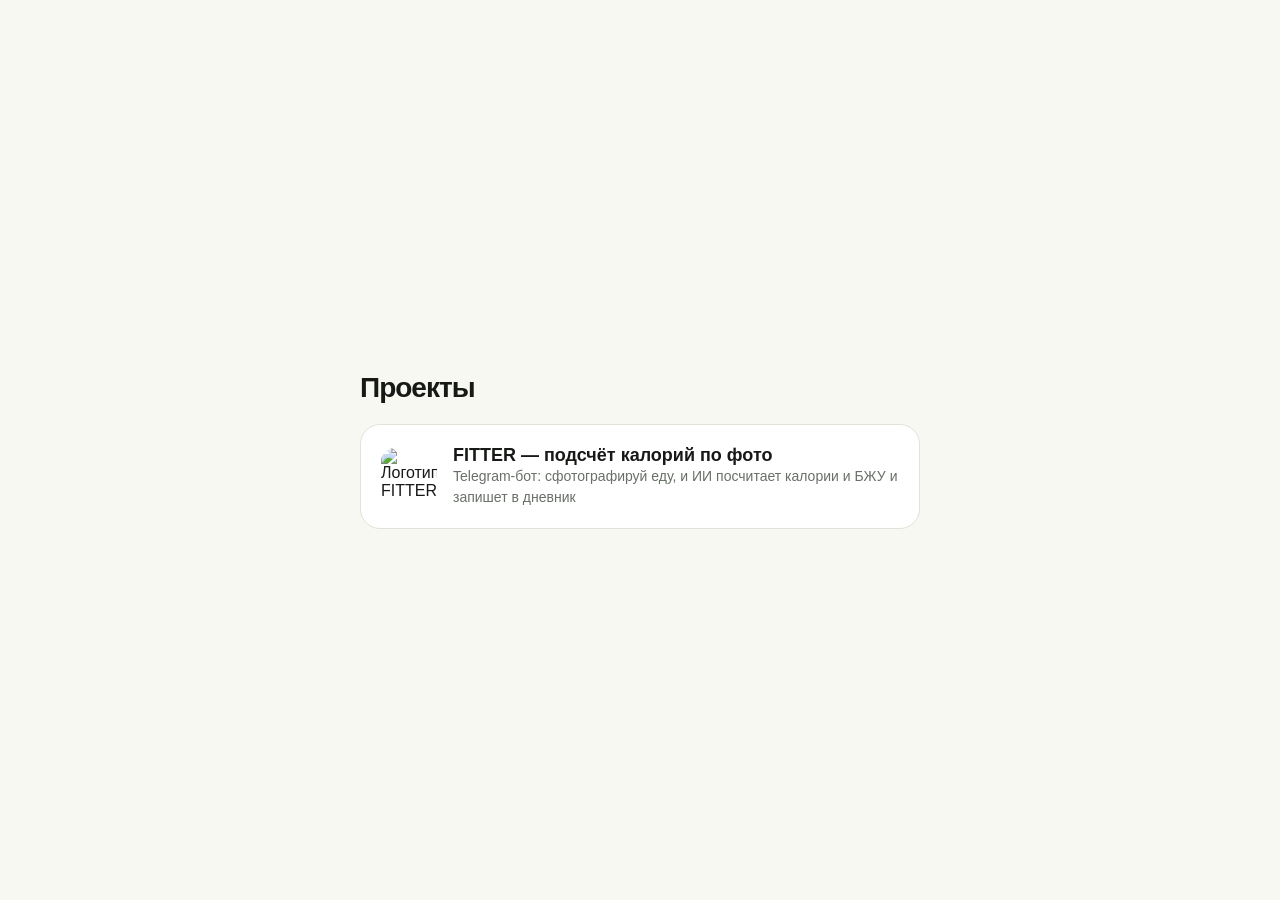
==== index.html @ 03029e58 "Главная страница, robots.txt и подтверждение Яндекс.Вебмастера Co-Authored-By: Claude Opus 5.5 <nore" ====
<!doctype html>
<html lang="ru">
<head>
  <meta charset="utf-8">
  <meta name="viewport" content="width=device-width, initial-scale=1">
  <title>sailxx — проекты</title>
  <meta name="description" content="Проекты sailxx. FITTER — Telegram-бот для подсчёта калорий и БЖУ по фото еды.">
  <link rel="canonical" href="https://sailxx.github.io/">
  <link rel="icon" href="https://sailxx.github.io/FITTER-AI/icon-32.png" type="image/png">
  <style>
    :root{--paper:#f7f8f2;--ink:#171916;--muted:#687067;--green:#c9f36b;--line:#dfe3d8}
    *{box-sizing:border-box}body{margin:0;background:var(--paper);color:var(--ink);font-family:Manrope,Arial,sans-serif;display:grid;place-items:center;min-height:100vh;padding:24px}
    main{max-width:560px;width:100%}h1{font-size:28px;letter-spacing:-1px;margin:0 0 20px}
    a.card{display:flex;gap:16px;align-items:center;padding:20px;background:#fff;border:1px solid var(--line);border-radius:20px;text-decoration:none;color:inherit}
    a.card:hover{border-color:#9fbf5a}.card img{width:56px;height:56px;border-radius:14px}
    .card b{display:block;font-size:18px}.card span{color:var(--muted);font-size:14px;line-height:1.5}
  </style>
</head>
<body>
<main>
  <h1>Проекты</h1>
  <a class="card" href="https://sailxx.github.io/FITTER-AI/">
    <img src="https://sailxx.github.io/FITTER-AI/icon-120.png" alt="Логотип FITTER" width="56" height="56">
    <div><b>FITTER — подсчёт калорий по фото</b><span>Telegram-бот: сфотографируй еду, и ИИ посчитает калории и БЖУ и запишет в дневник</span></div>
  </a>
</main>
</body>
</html>
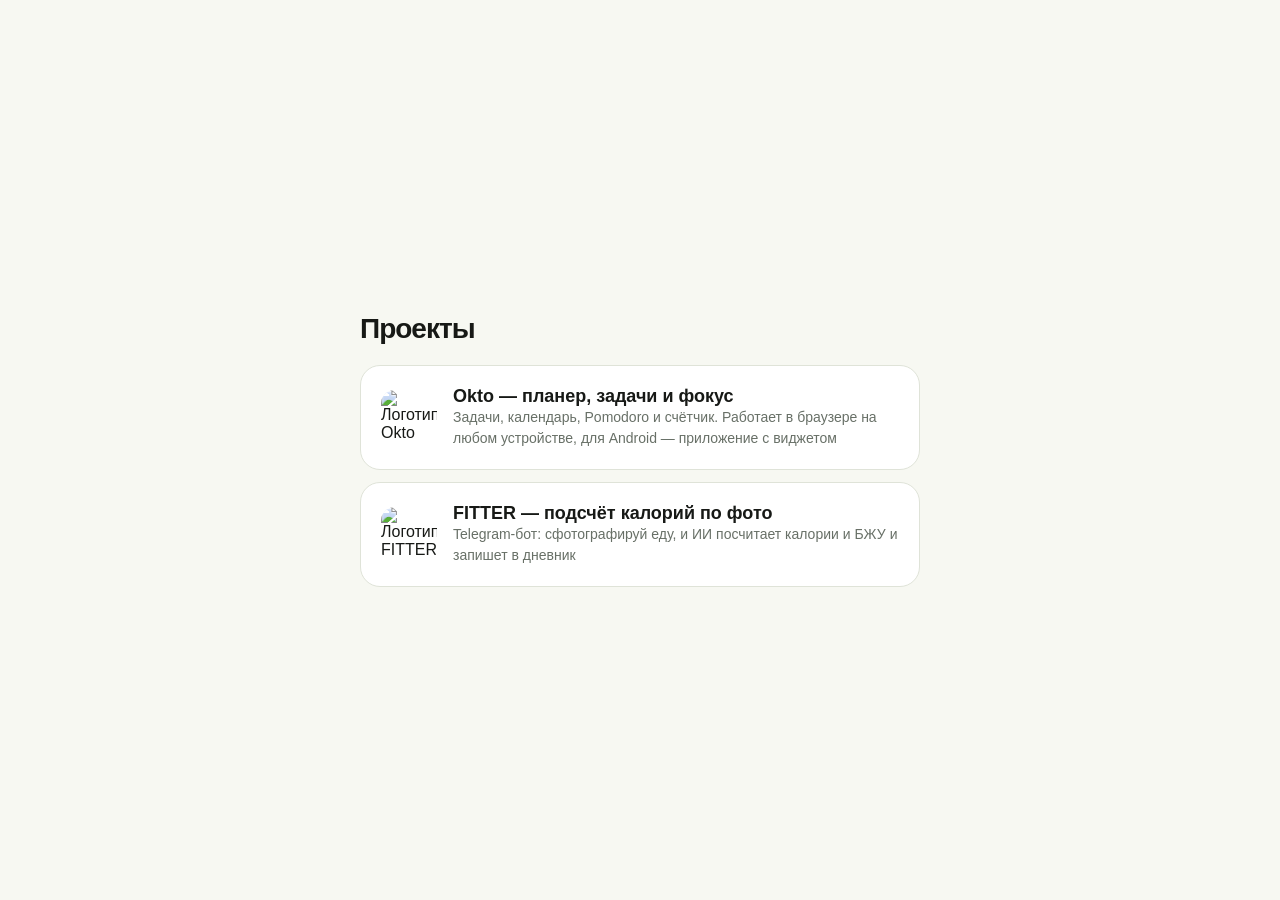
==== commit e1725a14: "Главная: карточка Okto в списке проектов Co-Authored-By: Claude Opus 5.5 <noreply@anthropic.com>" ====
--- a/index.html
+++ b/index.html
@@ -4,14 +4,14 @@
   <meta charset="utf-8">
   <meta name="viewport" content="width=device-width, initial-scale=1">
   <title>sailxx — проекты</title>
-  <meta name="description" content="Проекты sailxx. FITTER — Telegram-бот для подсчёта калорий и БЖУ по фото еды.">
+  <meta name="description" content="Проекты sailxx. Okto — планер задач, календарь и фокус на любом устройстве. FITTER — Telegram-бот для подсчёта калорий и БЖУ по фото еды.">
   <link rel="canonical" href="https://sailxx.github.io/">
   <link rel="icon" href="https://sailxx.github.io/FITTER-AI/icon-32.png" type="image/png">
   <style>
     :root{--paper:#f7f8f2;--ink:#171916;--muted:#687067;--green:#c9f36b;--line:#dfe3d8}
     *{box-sizing:border-box}body{margin:0;background:var(--paper);color:var(--ink);font-family:Manrope,Arial,sans-serif;display:grid;place-items:center;min-height:100vh;padding:24px}
     main{max-width:560px;width:100%}h1{font-size:28px;letter-spacing:-1px;margin:0 0 20px}
-    a.card{display:flex;gap:16px;align-items:center;padding:20px;background:#fff;border:1px solid var(--line);border-radius:20px;text-decoration:none;color:inherit}
+    a.card+a.card{margin-top:12px}a.card{display:flex;gap:16px;align-items:center;padding:20px;background:#fff;border:1px solid var(--line);border-radius:20px;text-decoration:none;color:inherit}
     a.card:hover{border-color:#9fbf5a}.card img{width:56px;height:56px;border-radius:14px}
     .card b{display:block;font-size:18px}.card span{color:var(--muted);font-size:14px;line-height:1.5}
   </style>
@@ -19,6 +19,10 @@
 <body>
 <main>
   <h1>Проекты</h1>
+  <a class="card" href="https://sailxx.github.io/Okto/">
+    <img src="https://sailxx.github.io/Okto/assets/icon-180.png" alt="Логотип Okto" width="56" height="56">
+    <div><b>Okto — планер, задачи и фокус</b><span>Задачи, календарь, Pomodoro и счётчик. Работает в браузере на любом устройстве, для Android — приложение с виджетом</span></div>
+  </a>
   <a class="card" href="https://sailxx.github.io/FITTER-AI/">
     <img src="https://sailxx.github.io/FITTER-AI/icon-120.png" alt="Логотип FITTER" width="56" height="56">
     <div><b>FITTER — подсчёт калорий по фото</b><span>Telegram-бот: сфотографируй еду, и ИИ посчитает калории и БЖУ и запишет в дневник</span></div>
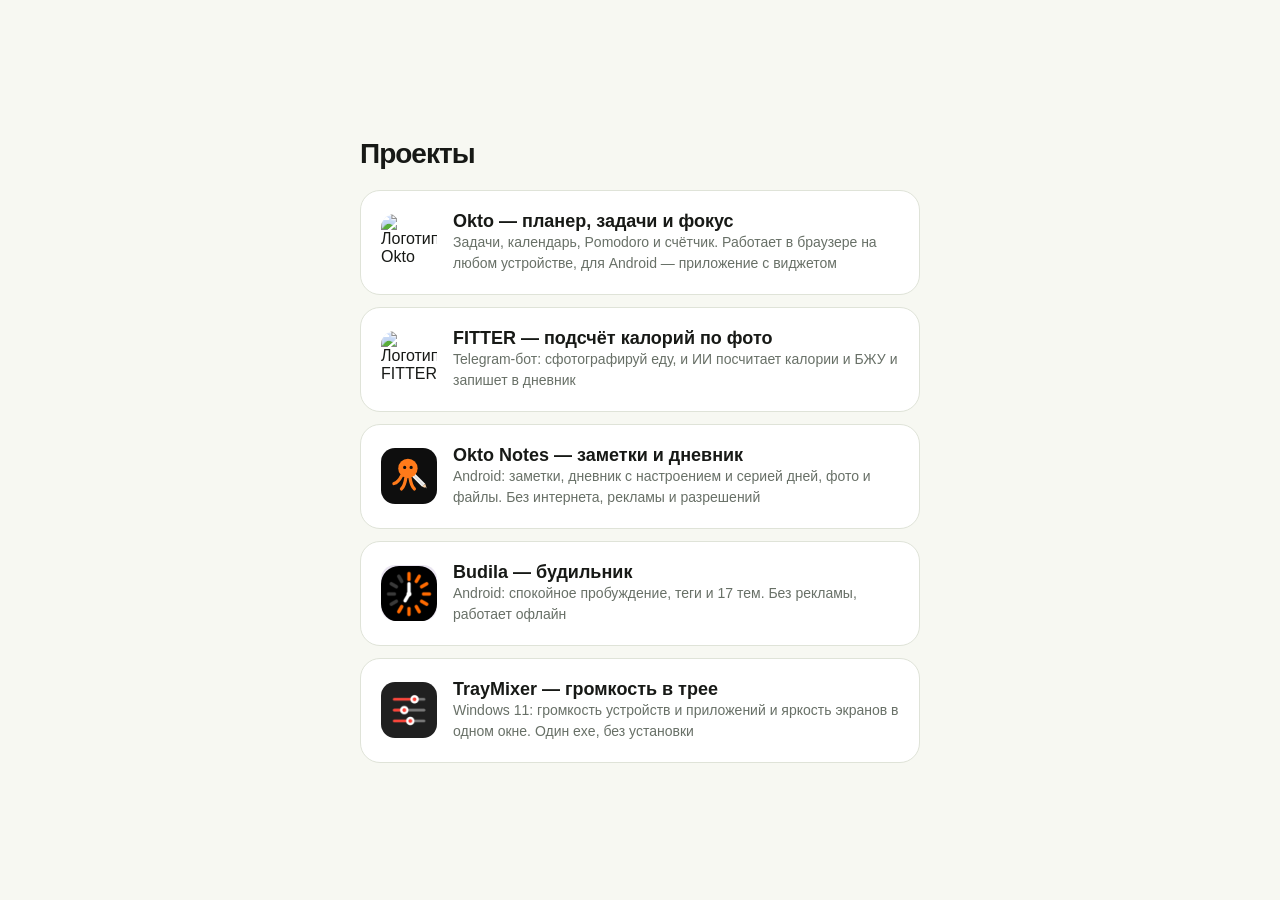
==== commit b5317998: "Главная: Okto Notes, Budila и TrayMixer в списке проектов Иконки: Okto Notes — перенос векторной ико" ====
--- a/index.html
+++ b/index.html
@@ -4,7 +4,7 @@
   <meta charset="utf-8">
   <meta name="viewport" content="width=device-width, initial-scale=1">
   <title>sailxx — проекты</title>
-  <meta name="description" content="Проекты sailxx. Okto — планер задач, календарь и фокус на любом устройстве. FITTER — Telegram-бот для подсчёта калорий и БЖУ по фото еды.">
+  <meta name="description" content="Проекты sailxx. Okto — планер задач, календарь и фокус на любом устройстве. FITTER — Telegram-бот для подсчёта калорий и БЖУ по фото еды. Okto Notes — заметки и дневник, Budila — будильник для Android. TrayMixer — громкость в трее Windows 11.">
   <link rel="canonical" href="https://sailxx.github.io/">
   <link rel="icon" href="https://sailxx.github.io/FITTER-AI/icon-32.png" type="image/png">
   <style>
@@ -27,6 +27,18 @@
     <img src="https://sailxx.github.io/FITTER-AI/icon-120.png" alt="Логотип FITTER" width="56" height="56">
     <div><b>FITTER — подсчёт калорий по фото</b><span>Telegram-бот: сфотографируй еду, и ИИ посчитает калории и БЖУ и запишет в дневник</span></div>
   </a>
+  <a class="card" href="https://github.com/sailxx/Okto-Notes">
+    <img src="icons/oktonotes.svg" alt="Логотип Okto Notes" width="56" height="56">
+    <div><b>Okto Notes — заметки и дневник</b><span>Android: заметки, дневник с настроением и серией дней, фото и файлы. Без интернета, рекламы и разрешений</span></div>
+  </a>
+  <a class="card" href="https://github.com/sailxx/Budila">
+    <img src="icons/budila.png" alt="Логотип Budila" width="56" height="56">
+    <div><b>Budila — будильник</b><span>Android: спокойное пробуждение, теги и 17 тем. Без рекламы, работает офлайн</span></div>
+  </a>
+  <a class="card" href="https://github.com/sailxx/TrayMixer">
+    <img src="icons/traymixer.png" alt="Логотип TrayMixer" width="56" height="56">
+    <div><b>TrayMixer — громкость в трее</b><span>Windows 11: громкость устройств и приложений и яркость экранов в одном окне. Один exe, без установки</span></div>
+  </a>
 </main>
 </body>
 </html>
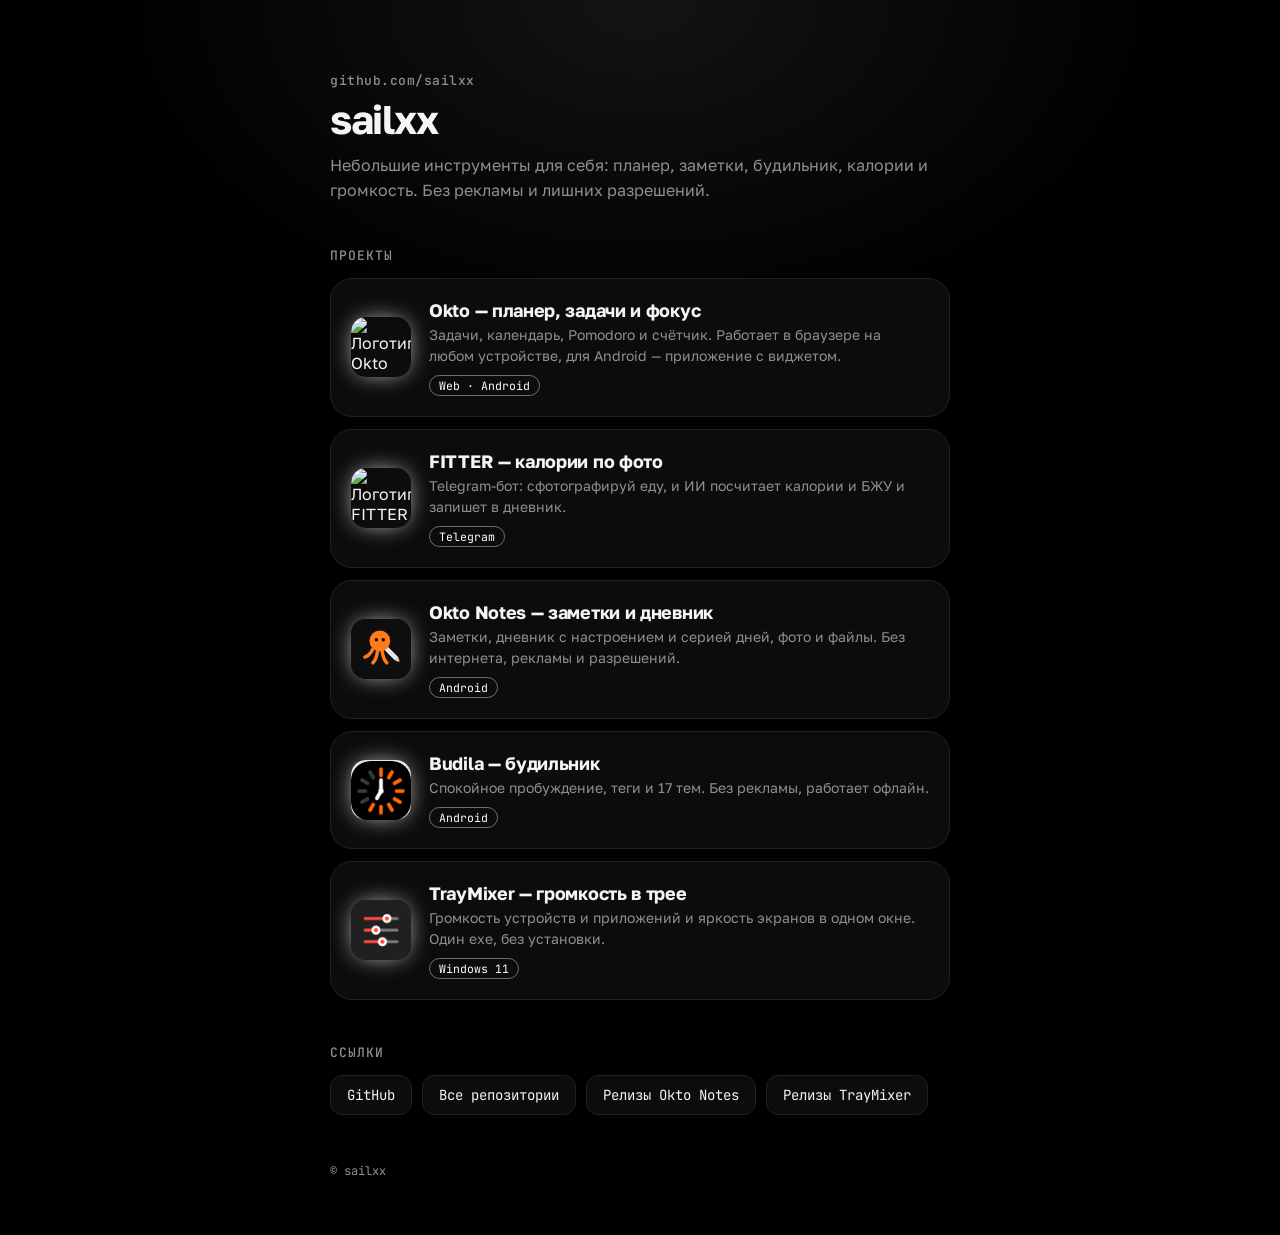
==== commit ab9ad61d: "Сайт: тёмный дизайн в стиле README, обновлённые тексты, блок ссылок Co-Authored-By: Claude Sonnet 5." ====
--- a/index.html
+++ b/index.html
@@ -7,38 +7,79 @@
   <meta name="description" content="Проекты sailxx. Okto — планер задач, календарь и фокус на любом устройстве. FITTER — Telegram-бот для подсчёта калорий и БЖУ по фото еды. Okto Notes — заметки и дневник, Budila — будильник для Android. TrayMixer — громкость в трее Windows 11.">
   <link rel="canonical" href="https://sailxx.github.io/">
   <link rel="icon" href="https://sailxx.github.io/FITTER-AI/icon-32.png" type="image/png">
+  <link rel="preconnect" href="https://fonts.googleapis.com">
+  <link rel="preconnect" href="https://fonts.gstatic.com" crossorigin>
+  <link href="https://fonts.googleapis.com/css2?family=Golos+Text:wght@400;500;700&family=JetBrains+Mono:wght@400;500&display=swap" rel="stylesheet">
   <style>
-    :root{--paper:#f7f8f2;--ink:#171916;--muted:#687067;--green:#c9f36b;--line:#dfe3d8}
-    *{box-sizing:border-box}body{margin:0;background:var(--paper);color:var(--ink);font-family:Manrope,Arial,sans-serif;display:grid;place-items:center;min-height:100vh;padding:24px}
-    main{max-width:560px;width:100%}h1{font-size:28px;letter-spacing:-1px;margin:0 0 20px}
-    a.card+a.card{margin-top:12px}a.card{display:flex;gap:16px;align-items:center;padding:20px;background:#fff;border:1px solid var(--line);border-radius:20px;text-decoration:none;color:inherit}
-    a.card:hover{border-color:#9fbf5a}.card img{width:56px;height:56px;border-radius:14px}
-    .card b{display:block;font-size:18px}.card span{color:var(--muted);font-size:14px;line-height:1.5}
+    :root{--bg:#000;--ink:#f5f5f4;--muted:#8d918c;--line:#1f2220;--card:#0b0c0b}
+    *{box-sizing:border-box}
+    html{background:var(--bg)}
+    body{margin:0;min-height:100vh;color:var(--ink);font-family:"Golos Text",Arial,sans-serif;padding:72px 20px 56px;
+      background:radial-gradient(60% 40% at 50% 0,rgba(255,255,255,.08),transparent 70%),var(--bg)}
+    main{max-width:620px;margin:0 auto}
+    header{margin-bottom:36px}
+    .tag{font:500 13px "JetBrains Mono",monospace;color:var(--muted);letter-spacing:.04em}
+    h1{font-size:40px;letter-spacing:-1.5px;margin:6px 0 10px;font-weight:700}
+    header p{margin:0;color:var(--muted);font-size:16px;line-height:1.55}
+    h2{font:500 13px "JetBrains Mono",monospace;color:var(--muted);letter-spacing:.08em;text-transform:uppercase;margin:44px 0 14px}
+    a.card{--c:#fff;position:relative;display:flex;gap:18px;align-items:center;padding:20px;background:var(--card);
+      border:1px solid var(--line);border-radius:22px;text-decoration:none;color:inherit;
+      transition:border-color .2s,box-shadow .2s,transform .2s}
+    a.card+a.card{margin-top:12px}
+    a.card:hover,a.card:focus-visible{border-color:var(--c);box-shadow:0 0 36px -8px var(--c);transform:translateY(-2px);outline:none}
+    .card img{width:60px;height:60px;border-radius:15px;flex:none;box-shadow:0 0 24px -6px var(--c)}
+    .card b{display:block;font-size:18px;font-weight:700;letter-spacing:-.3px}
+    .card span{display:block;color:var(--muted);font-size:14px;line-height:1.5;margin-top:3px}
+    .card i{display:inline-block;margin-top:9px;font:400 11.5px "JetBrains Mono",monospace;color:var(--c);font-style:normal;
+      border:1px solid color-mix(in srgb,var(--c) 40%,transparent);border-radius:99px;padding:2px 9px}
+    .okto{--c:#fff}.fitter{--c:#4ade80}.notes{--c:#ffd60a}.budila{--c:#ff7a1a}.tray{--c:#3b82f6}
+    .links{display:flex;flex-wrap:wrap;gap:10px}
+    .links a{font:400 14px "JetBrains Mono",monospace;color:var(--ink);text-decoration:none;padding:10px 16px;
+      border:1px solid var(--line);border-radius:12px;background:var(--card);transition:border-color .2s,box-shadow .2s}
+    .links a:hover,.links a:focus-visible{border-color:#fff;box-shadow:0 0 24px -8px #fff;outline:none}
+    footer{margin-top:48px;color:var(--muted);font:400 12px "JetBrains Mono",monospace}
+    @media(max-width:480px){body{padding-top:48px}h1{font-size:32px}a.card{padding:16px;gap:14px}.card img{width:52px;height:52px}}
   </style>
 </head>
 <body>
 <main>
-  <h1>Проекты</h1>
-  <a class="card" href="https://sailxx.github.io/Okto/">
-    <img src="https://sailxx.github.io/Okto/assets/icon-180.png" alt="Логотип Okto" width="56" height="56">
-    <div><b>Okto — планер, задачи и фокус</b><span>Задачи, календарь, Pomodoro и счётчик. Работает в браузере на любом устройстве, для Android — приложение с виджетом</span></div>
+  <header>
+    <div class="tag">github.com/sailxx</div>
+    <h1>sailxx</h1>
+    <p>Небольшие инструменты для себя: планер, заметки, будильник, калории и громкость. Без рекламы и лишних разрешений.</p>
+  </header>
+
+  <h2>Проекты</h2>
+  <a class="card okto" href="https://sailxx.github.io/Okto/">
+    <img src="https://sailxx.github.io/Okto/assets/icon-180.png" alt="Логотип Okto" width="60" height="60">
+    <div><b>Okto — планер, задачи и фокус</b><span>Задачи, календарь, Pomodoro и счётчик. Работает в браузере на любом устройстве, для Android — приложение с виджетом.</span><i>Web · Android</i></div>
   </a>
-  <a class="card" href="https://sailxx.github.io/FITTER-AI/">
-    <img src="https://sailxx.github.io/FITTER-AI/icon-120.png" alt="Логотип FITTER" width="56" height="56">
-    <div><b>FITTER — подсчёт калорий по фото</b><span>Telegram-бот: сфотографируй еду, и ИИ посчитает калории и БЖУ и запишет в дневник</span></div>
+  <a class="card fitter" href="https://sailxx.github.io/FITTER-AI/">
+    <img src="https://sailxx.github.io/FITTER-AI/icon-120.png" alt="Логотип FITTER" width="60" height="60">
+    <div><b>FITTER — калории по фото</b><span>Telegram-бот: сфотографируй еду, и ИИ посчитает калории и БЖУ и запишет в дневник.</span><i>Telegram</i></div>
   </a>
-  <a class="card" href="https://github.com/sailxx/Okto-Notes">
-    <img src="icons/oktonotes.svg" alt="Логотип Okto Notes" width="56" height="56">
-    <div><b>Okto Notes — заметки и дневник</b><span>Android: заметки, дневник с настроением и серией дней, фото и файлы. Без интернета, рекламы и разрешений</span></div>
+  <a class="card notes" href="https://github.com/sailxx/Okto-Notes">
+    <img src="icons/oktonotes.svg" alt="Логотип Okto Notes" width="60" height="60">
+    <div><b>Okto Notes — заметки и дневник</b><span>Заметки, дневник с настроением и серией дней, фото и файлы. Без интернета, рекламы и разрешений.</span><i>Android</i></div>
   </a>
-  <a class="card" href="https://github.com/sailxx/Budila">
-    <img src="icons/budila.png" alt="Логотип Budila" width="56" height="56">
-    <div><b>Budila — будильник</b><span>Android: спокойное пробуждение, теги и 17 тем. Без рекламы, работает офлайн</span></div>
+  <a class="card budila" href="https://github.com/sailxx/Budila">
+    <img src="icons/budila.png" alt="Логотип Budila" width="60" height="60">
+    <div><b>Budila — будильник</b><span>Спокойное пробуждение, теги и 17 тем. Без рекламы, работает офлайн.</span><i>Android</i></div>
   </a>
-  <a class="card" href="https://github.com/sailxx/TrayMixer">
-    <img src="icons/traymixer.png" alt="Логотип TrayMixer" width="56" height="56">
-    <div><b>TrayMixer — громкость в трее</b><span>Windows 11: громкость устройств и приложений и яркость экранов в одном окне. Один exe, без установки</span></div>
+  <a class="card tray" href="https://github.com/sailxx/TrayMixer">
+    <img src="icons/traymixer.png" alt="Логотип TrayMixer" width="60" height="60">
+    <div><b>TrayMixer — громкость в трее</b><span>Громкость устройств и приложений и яркость экранов в одном окне. Один exe, без установки.</span><i>Windows 11</i></div>
   </a>
+
+  <h2>Ссылки</h2>
+  <div class="links">
+    <a href="https://github.com/sailxx">GitHub</a>
+    <a href="https://github.com/sailxx?tab=repositories">Все репозитории</a>
+    <a href="https://github.com/sailxx/Okto-Notes/releases">Релизы Okto Notes</a>
+    <a href="https://github.com/sailxx/TrayMixer/releases">Релизы TrayMixer</a>
+  </div>
+
+  <footer>© sailxx</footer>
 </main>
 </body>
 </html>
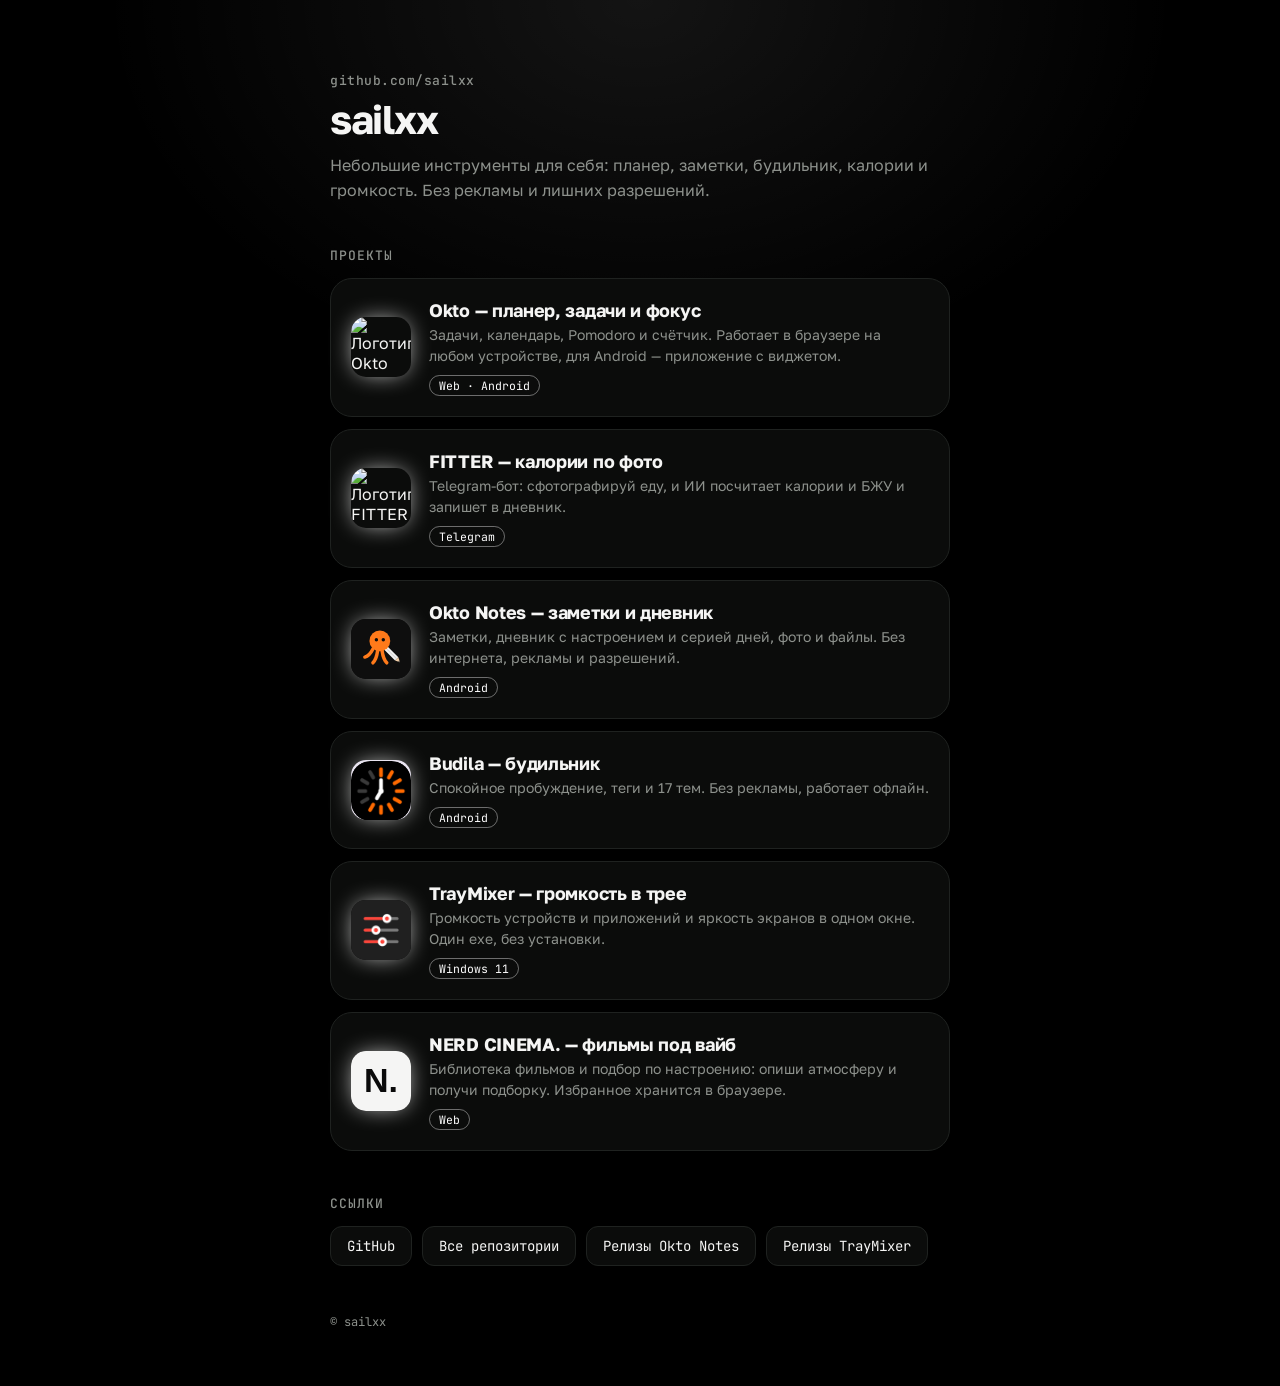
==== commit ada86737: "Главная: карточка NERD CINEMA. в списке проектов Co-Authored-By: Claude Sonnet 5.5 <noreply@anthropi" ====
--- a/index.html
+++ b/index.html
@@ -4,7 +4,7 @@
   <meta charset="utf-8">
   <meta name="viewport" content="width=device-width, initial-scale=1">
   <title>sailxx — проекты</title>
-  <meta name="description" content="Проекты sailxx. Okto — планер задач, календарь и фокус на любом устройстве. FITTER — Telegram-бот для подсчёта калорий и БЖУ по фото еды. Okto Notes — заметки и дневник, Budila — будильник для Android. TrayMixer — громкость в трее Windows 11.">
+  <meta name="description" content="Проекты sailxx. Okto — планер задач, календарь и фокус на любом устройстве. FITTER — Telegram-бот для подсчёта калорий и БЖУ по фото еды. Okto Notes — заметки и дневник, Budila — будильник для Android. TrayMixer — громкость в трее Windows 11. NERD CINEMA. — фильмы под вайб.">
   <link rel="canonical" href="https://sailxx.github.io/">
   <link rel="icon" href="https://sailxx.github.io/FITTER-AI/icon-32.png" type="image/png">
   <link rel="preconnect" href="https://fonts.googleapis.com">
@@ -32,7 +32,7 @@
     .card span{display:block;color:var(--muted);font-size:14px;line-height:1.5;margin-top:3px}
     .card i{display:inline-block;margin-top:9px;font:400 11.5px "JetBrains Mono",monospace;color:var(--c);font-style:normal;
       border:1px solid color-mix(in srgb,var(--c) 40%,transparent);border-radius:99px;padding:2px 9px}
-    .okto{--c:#fff}.fitter{--c:#4ade80}.notes{--c:#ffd60a}.budila{--c:#ff7a1a}.tray{--c:#3b82f6}
+    .okto{--c:#fff}.fitter{--c:#4ade80}.notes{--c:#ffd60a}.budila{--c:#ff7a1a}.tray{--c:#3b82f6}.cinema{--c:#e8e8e3}
     .links{display:flex;flex-wrap:wrap;gap:10px}
     .links a{font:400 14px "JetBrains Mono",monospace;color:var(--ink);text-decoration:none;padding:10px 16px;
       border:1px solid var(--line);border-radius:12px;background:var(--card);transition:border-color .2s,box-shadow .2s}
@@ -70,6 +70,10 @@
     <img src="icons/traymixer.png" alt="Логотип TrayMixer" width="60" height="60">
     <div><b>TrayMixer — громкость в трее</b><span>Громкость устройств и приложений и яркость экранов в одном окне. Один exe, без установки.</span><i>Windows 11</i></div>
   </a>
+  <a class="card cinema" href="film/">
+    <img src="icons/nerdcinema.svg" alt="Логотип NERD CINEMA." width="60" height="60">
+    <div><b>NERD CINEMA. — фильмы под вайб</b><span>Библиотека фильмов и подбор по настроению: опиши атмосферу и получи подборку. Избранное хранится в браузере.</span><i>Web</i></div>
+  </a>
 
   <h2>Ссылки</h2>
   <div class="links">
